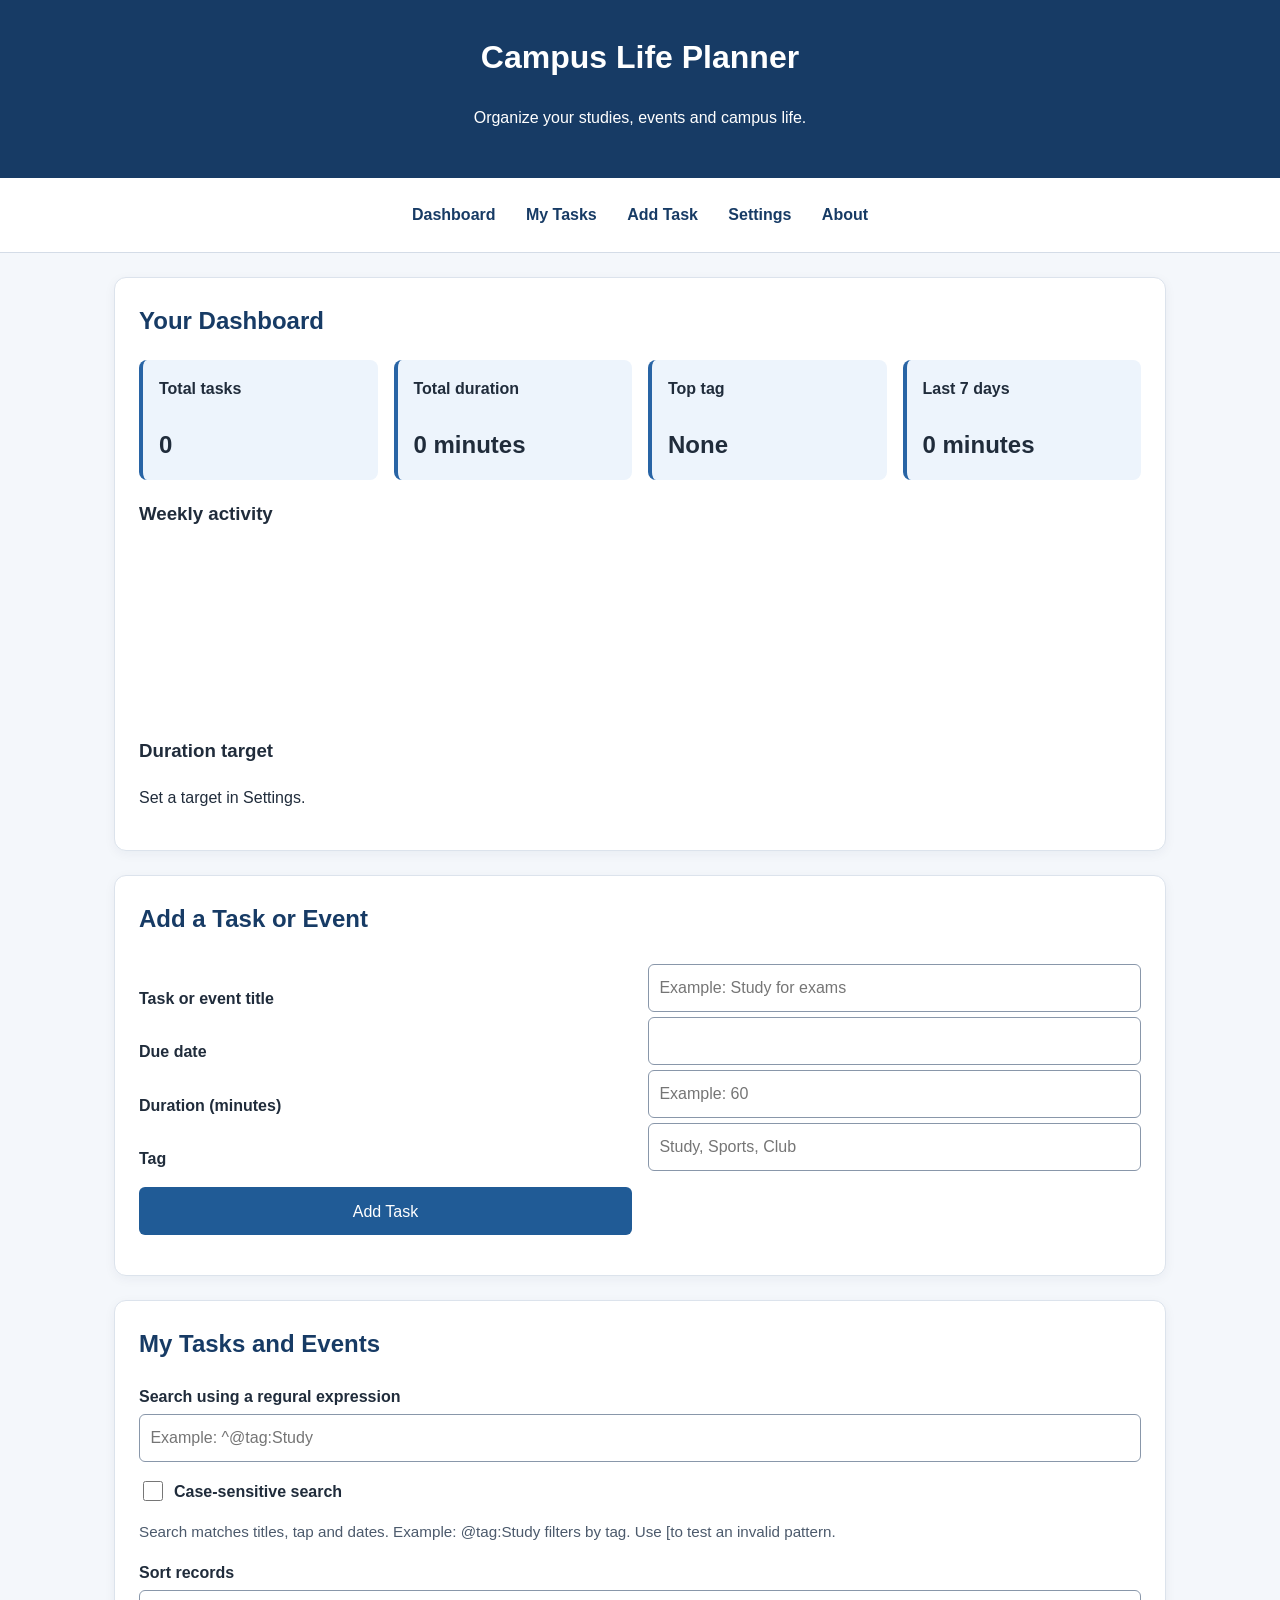
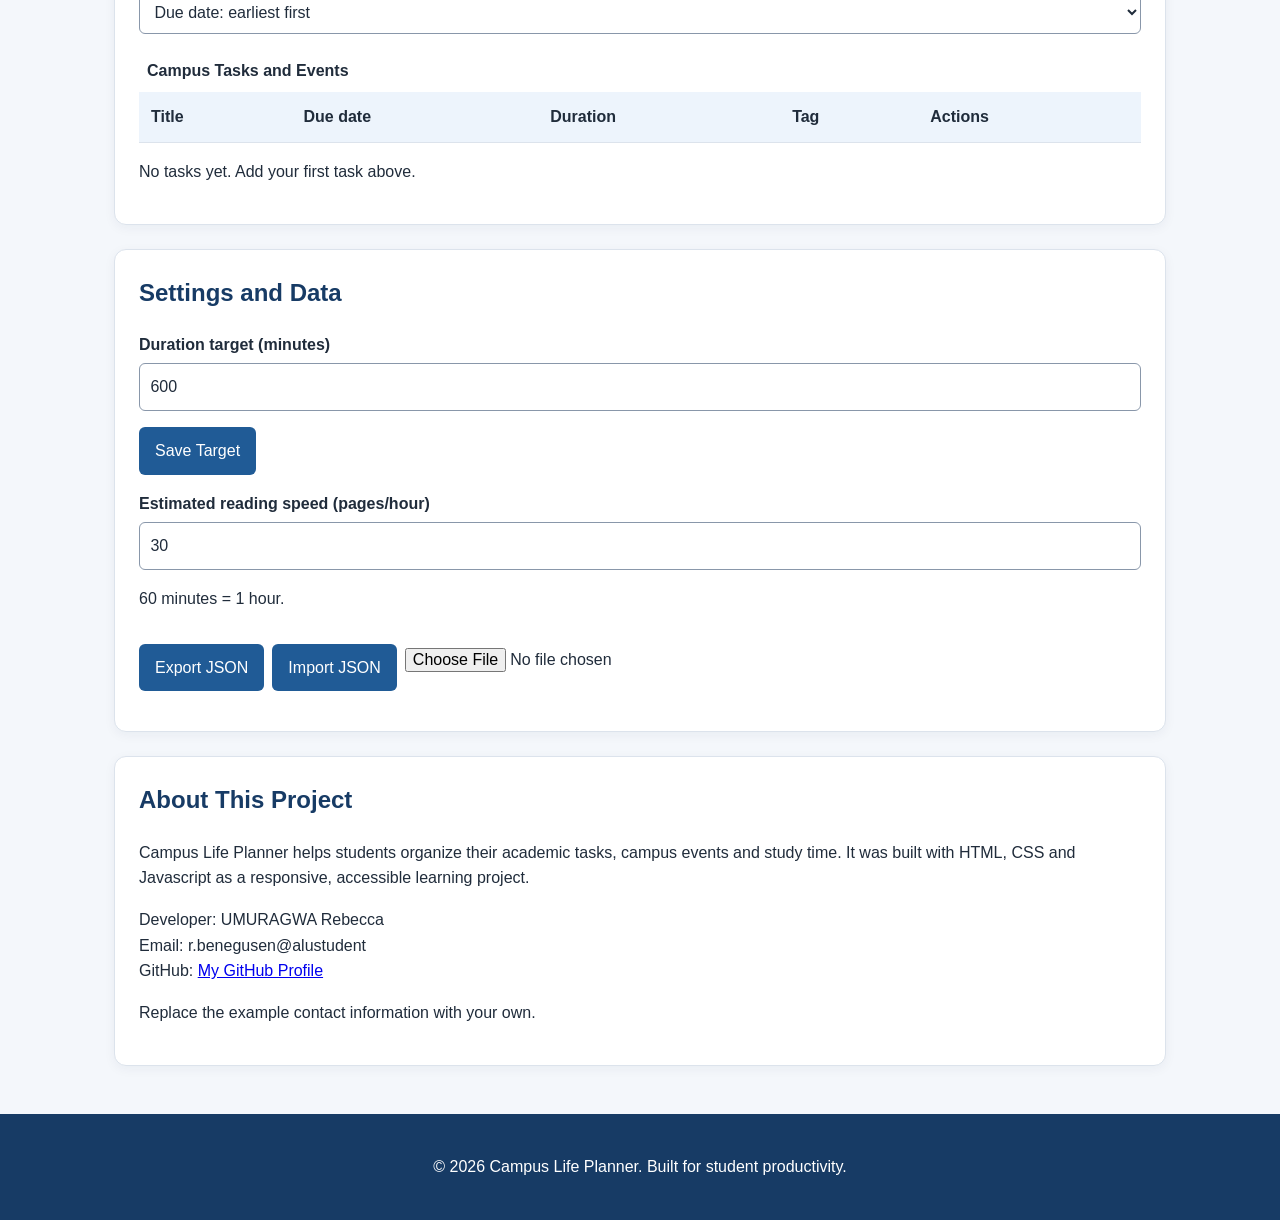
==== index.html @ a25365e5 "update index.html" ====
<!DOCTYPE html>
<html lang="en">

<head>
    <meta charset="UTF-8">
    <meta name="view point" content="width=device-width, initial-scale=1.0">
    <meta name="description" content="A simple planner for campus tasks and events.">
    <title>Campus Life Planner</title>
    <link rel="stylesheet" href="style.css">
    <script src="app.js" defer></script>
</head>

<body>
    <a class="skip-link" href="#main">Skin to main content</a>

    <header class="site-header">
        <h1>Campus Life Planner</h1>
        <p>Organize your studies, events and campus life.</p>
    </header>
    <nav aria-label="Main navigation">
        <a href="#dashboard">Dashboard</a>
        <a href="#records">My Tasks</a>
        <a href="#task-form">Add Task</a>
        <a href="#settings">Settings</a>
        <a href="#about">About</a>
    </nav>
    <main id="main">
        <section id="dashboard" aria-labelledby="dashboard-title">
            <h2 id="dashboard-title">Your Dashboard</h2>

            <div class="stats-grid">
                <article class="stat-card">
                    <h3>Total tasks</h3>
                    <p id="totalTasks">0</p>
                </article>
                <article class="stat-card">
                    <h3>Total duration</h3>
                    <p id="totalDuration">0 minutes</p>
                </article>
                <article class="stat-card">
                    <h3>Top tag</h3>
                    <p id="topTap">None</p>
                </article>
                <article class="stat-card">
                    <h3>Last 7 days</h3>
                    <p id="weeklyTotal">0 minutes</p>
                </article>
            </div>

            <h3>Weekly activity</h3>
            <div id="weeklyChart" class="chart" role="img" aria-label="Task duration for the last seven days"></div>

            <h3>Duration target</h3>
            <p id="targetMessage" role="status" aria-live="polite">
                Set a target in Settings.
            </p>
            <p id="overTargetMessage" role="alert" aria-live="assertive"></p>
        </section>

        <section id="task-form" aria-labelledby="form-title">
            <h2 id="form-title">Add a Task or Event</h2>

            <form id="recordForm">
                <input type="hidden" id="editId">
                <label for="title">Task or event title</label>
                <input id="title" name="title" type="text" maxlength="100" required
                    placeholder="Example: Study for exams">

                <label for="dueDate">Due date</label>
                <input id="dueDate" name="dueDate" type="required">

                <label for="duration">Duration (minutes)</label>
                <input id="duration" name="duration" type="number" min="1" max="100000" step="1" required
                    placeholder="Example: 60">

                <label for="tag">Tag</label>
                <input id="tag" name="tag" type="text" maxlength="40" required placeholder="Study, Sports, Club">

                <button type="submit" id="saveButton">Add Task</button>
                <button type="button" id="cancelEdit" hidden>Cancel Edit</button>
            </form>

            <p id="formMessage" role="status" aria-live="polite"></p>
        </section>

        <section id="records" aria-labelledby="records-title">
            <h2 id="records-title">My Tasks and Events</h2>

            <label for="search">Search using a regural expression</label>

            <input id="search" type="search" placeholder="Example: ^@tag:Study">

            <label class="check-label" for="caseSensitive">
                <input id="caseSensitive" type="checkbox">
                Case-sensitive search
            </label>
            <p class="help">
                Search matches titles, tap and dates.
                Example: @tag:Study filters by tag. Use [to test an invalid pattern.
            </p>
            <p id="searchMessage" role="status" aria-live="polite"></p>

            <div class="sort-controls">
                <label for="sortBy">Sort records</label>
                <select id="sortBy">
                    <option value="date-asc">Due date: earliest first</option>
                    <option value="date-desc">Due date: latest first</option>
                    <option value="title-asc">Title: A to Z</option>
                    <option value="title-desc">Title: Z to A</option>
                    <option value="duration-asc">Duration: shortest first</option>
                    <option value="duration-desc">Duration: longest first</option>
                </select>
            </div>

            <div class="table-wrapper">
                <table>
                    <caption>Campus Tasks and Events</caption>
                    <thead>
                        <tr>
                            <th scope="col">Title</th>
                            <th scope="col">Due date</th>
                            <th scope="col">Duration</th>
                            <th scope="col">Tag</th>
                            <th scope="col">Actions</th>
                        </tr>
                    </thead>
                    <tbody id="recordList"></tbody>
                </table>
            </div>
            <p id="emptyMessage">No tasks yet. Add your first task above.</p>
        </section>

        <section id="settings" aria-labelledby="settings-title">
            <h2 id="settings-title"> Settings and Data</h2>
            <label for="durationCap">Duration target (minutes)</label>
            <input id="durationCap" type="number" min="1" max="1000000" step="1" value="600">
            <button id="saveSettings" type="button">Save Target</button>

            <label for="readingSpeed">Estimated reading speed (pages/hour)</label>
            <input id="readingSpeed" type="number" min="1" max="1000" step="1" value="30">
            <p id="conversionResult">60 minutes = 1 hour.</p>

            <div class="button-group">
                <button id="exportButton" type="button">Export JSON</button>

                <label class="file-label" for="importFile">Import JSON</label>
                <input id="importFile" type="file" accept=".json, application/json">
            </div>
            <p id="settingsMessage" role="status" aria-live="polite"></p>
        </section>

        <section id="about" aria-labelledby="about-title">
            <h2 id="about-title">About This Project</h2>
            <p>
                Campus Life Planner helps students organize their academic tasks,
                campus events and study time. It was built with HTML, CSS and Javascript as a responsive, accessible
                learning project.
            </p>
            <p>
                Developer: UMURAGWA Rebecca <br>
                Email: r.benegusen@alustudent <br>
                GitHub: <a href="https://github.com/Rebecca-alu" target="_blank" rel="noopener noreferrer">My GitHub
                    Profile</a>
            </p>
            <p>Replace the example contact information with your own.</p>
        </section>
    </main>
    <footer>
        <p>&copy; 2026 Campus Life Planner. Built for student productivity.</p>
    </footer>
</body>

</html>
---- style.css ----
* {
    box-sizing: border-box;
}

html {
    scroll-behavior: smooth;
}

body {
    margin: 0;
    font-family: Arial, sans-serif;
    line-height: 1.6;
    color: #202c3b;
    background: #f4f7fb;
}

.site-header {
    padding: 2rem 1rem;
    text-align: center;
    background: #173b65;
    color: white;
}

.site-header h1 {
    margin-top: 0;
}

nav {
    display: flex;
    flex-wrap: wrap;
    justify-content: center;
    gap: 0.5rem;
    padding: 1rem;
    background: #ffffff;
    border-bottom: 1px solid #d4dce7;
}

nav a {
    padding: 0.5rem 0.7rem;
    color: #173b65;
    font-weight: bold;
    text-decoration: none;
}

nav a:hover {
    text-decoration: underline;
}

main {
    width: min(1100px, 100%);
    margin: auto;
    padding: 1rem;
}

section {
    margin-bottom: 1.5rem;
    padding: 1.25rem;
    background: white;
    border: 1px solid #dce3ec;
    border-radius: 12px;
    box-shadow: 0 3px 12px rgb(20 40 70 / 5%);
}

h2 {
    color: #173b65;
    margin-top: 0;
}

.stats-grid {
    display: grid;
    grid-template-columns: 1fr;
    gap: 1rem;
}

.stat-card {
    padding: 1rem;
    background: #edf4fc;
    border-left: 4px solid #2864a5;
    border-radius: 8px;
}

.stat-card h3 {
    margin: 0;
    font-size: 1rem;
}

.stat-card p {
    margin-bottom: 0;
    font-size: 1.5rem;
    font-weight: bold;
    overflow-wrap: anywhere;
}

label {
    display: block;
    margin-top: 1rem;
    font-weight: bold;
}

input,
select,
button,
.file-label {
    font: inherit;
}

input:not([type="checkbox"]):not([type="file"]),
select {
    width: 100%;
    min-height: 44px;
    margin-top: 0.3rem;
    padding: 0.65rem;
    border: 1px solid #8997aa;
    border-radius: 6px;
    background: white;
    color: #202c3b;
}

input[type="checkbox"] {
    width: 20px;
    height: 20px;
    vertical-align: middle;
}

.check-label {
    display: flex;
    align-items: center;
    gap: 0.5rem;
}

button,
.file-label {
    display: inline-block;
    margin-top: 1rem;
    padding: 0.7rem 1rem;
    border: 0;
    border-radius: 6px;
    background: #205b96;
    color: white;
    cursor: pointer;
    text-align: center;
}

button:hover,
.file-label:hover {
    background: #143d68;
}

button:disabled {
    opacity: 0.6;
    cursor: not-allowed;
}

:focus-visible {
    outline: 3px solid #e69b24;
    outline-offset: 3px;
}

.skip-link {
    position: absolute;
    top: -100px;
    left: 1rem;
    z-index: 10;
    padding: 0.75rem;
    background: white;
    color: #173b65;
}

.skip-link:focus {
    top: 1rem;
}

.help {
    color: #4c5a6c;
    font-size: 0.95rem;
}

.table-wrapper {
    width: 100%;
    overflow-x: auto;
}

table {
    width: 100%;
    margin-top: 1rem;
    border-collapse: collapse;
}

caption {
    padding: 0.5rem;
    text-align: left;
    font-weight: bold;
}

th,
td {
    padding: 0.75rem;
    border-bottom: 1px solid #dce3ec;
    text-align: left;
    vertical-align: top;
}

th {
    background: #edf4fc;
}

td button {
    margin: 0.2rem;
}

mark {
    background: #ffe08a;
    color: #202020;
    border-radius: 2px;
}

.chart {
    display: flex;
    align-items: end;
    gap: 0.5rem;
    min-height: 170px;
    padding: 1rem 0;
}

.chart-day {
    flex: 1;
    min-width: 0;
    text-align: center;
    font-size: 0.8rem;
}

.chart-bar {
    display: flex;
    align-items: end;
    justify-content: center;
    min-height: 4px;
    width: 100%;
    margin-bottom: 0.4rem;
    background: #dce9f8;
    border-radius: 5px 5px 0 0;
}

.chart-bar span {
    width: 100%;
    min-height: 4px;
    background: #2864a5;
    border-radius: 5px 5px 0 0;
    animation: grow 0.5s ease-out;
}

@keyframes grow {
    from {
        height: 0;
    }

    to {
        height: 100%;
    }
}

.button-group {
    display: flex;
    flex-wrap: wrap;
    align-items: center;
    gap: 0.5rem;
}

.file-label {
    margin-top: 1rem;
}

footer {
    padding: 1.5rem;
    background: #173b65;
    color: white;
    text-align: center;
}

[hidden] {
    display: none !important;
}

@media (min-width: 360px) {
    main {
        padding: 1rem;
    }
}

@media (min-width: 768px) {
    main {
        padding: 1.5rem;
    }

    .stats-grid {
        grid-template-columns: repeat(2, 1fr);
    }

    section {
        padding: 1.5rem;
    }
}

@media (min-width: 1024px) {
    .stats-grid {
        grid-template-columns: repeat(4, 1fr);
    }

    #recordForm {
        display: grid;
        grid-template-columns: 1fr 1fr;
        column-gap: 1rem;
    }

    #recordForm label {
        align-self: end;
    }

    #recordForm input,
    #recordForm button {
        min-width: 0;
    }
}

@media (prefers-reduced-motion: reduce) {

    *,
    *::before,
    *::after {
        scroll-behavior: auto !important;
        animation-duration: 0.01ms !important;
        animation-iteration-count: 1 !important;
        transition-duration: 0.01ms !important;
    }
}
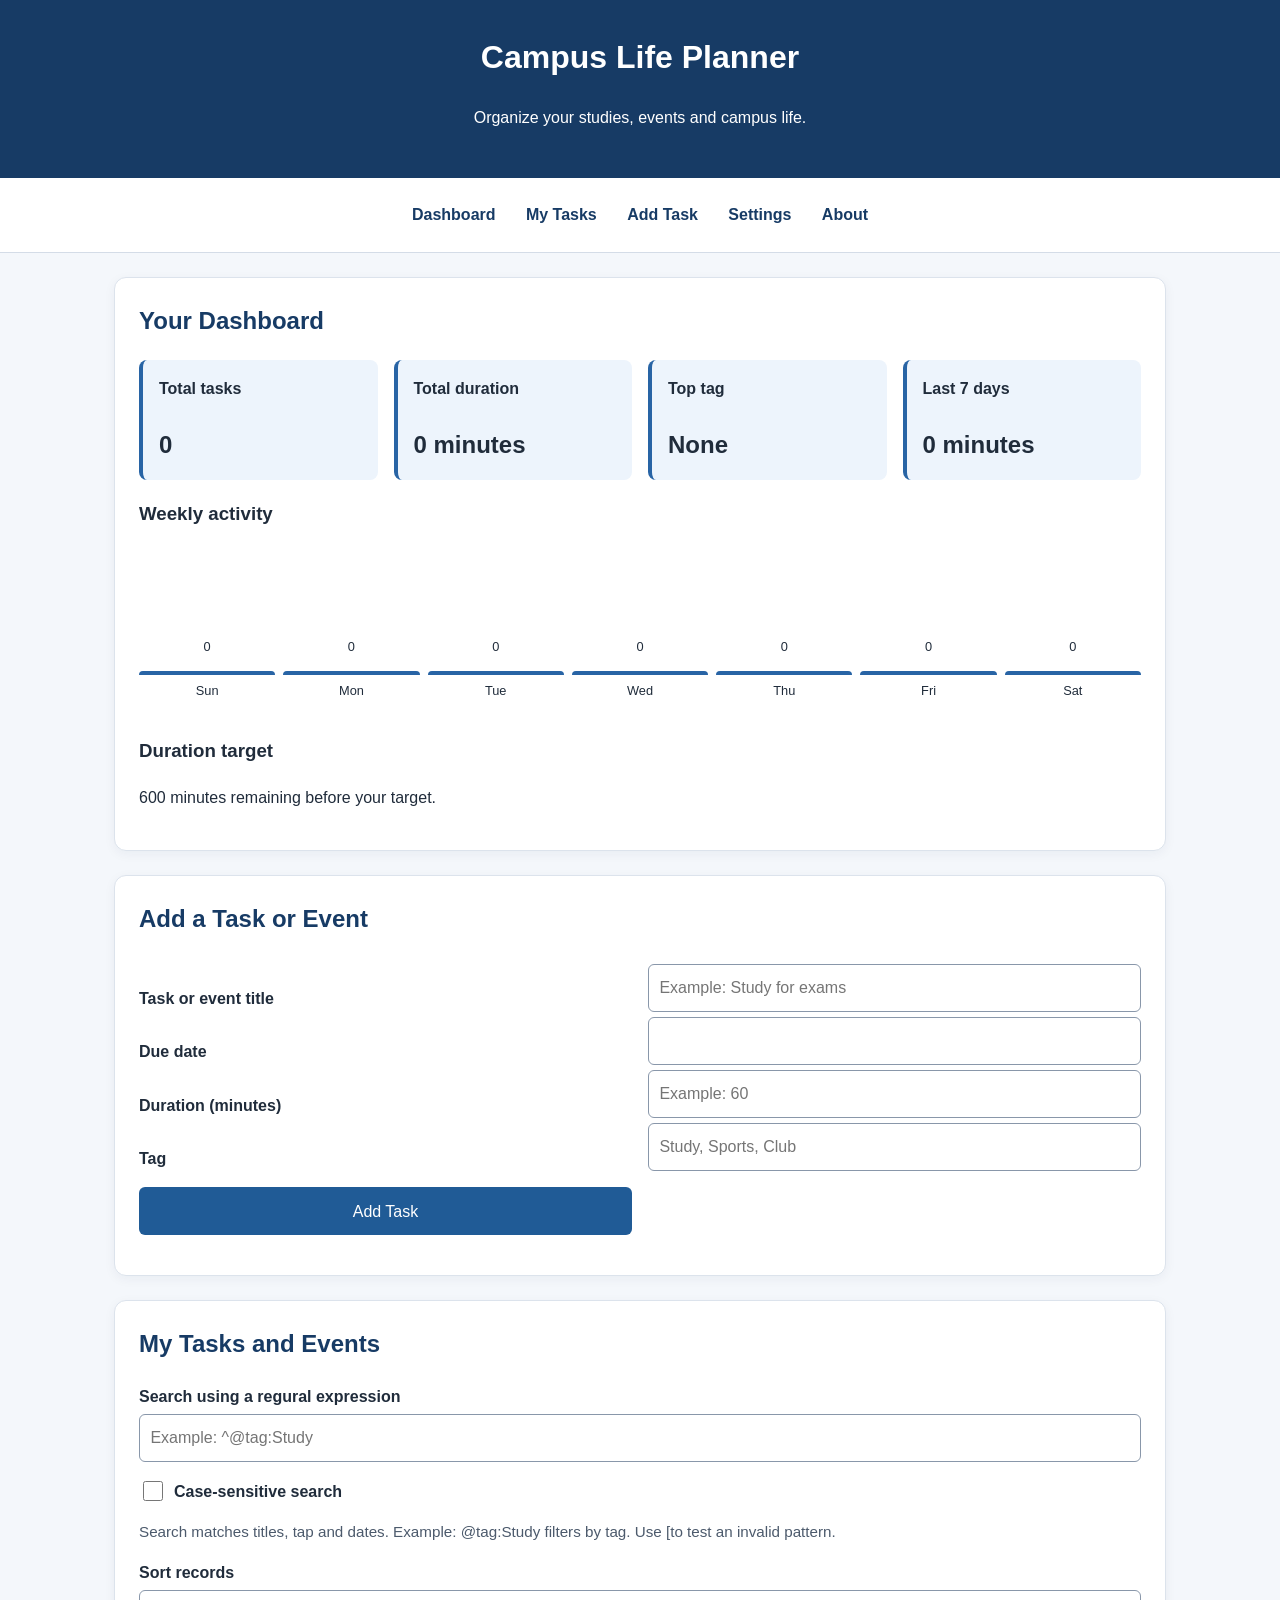
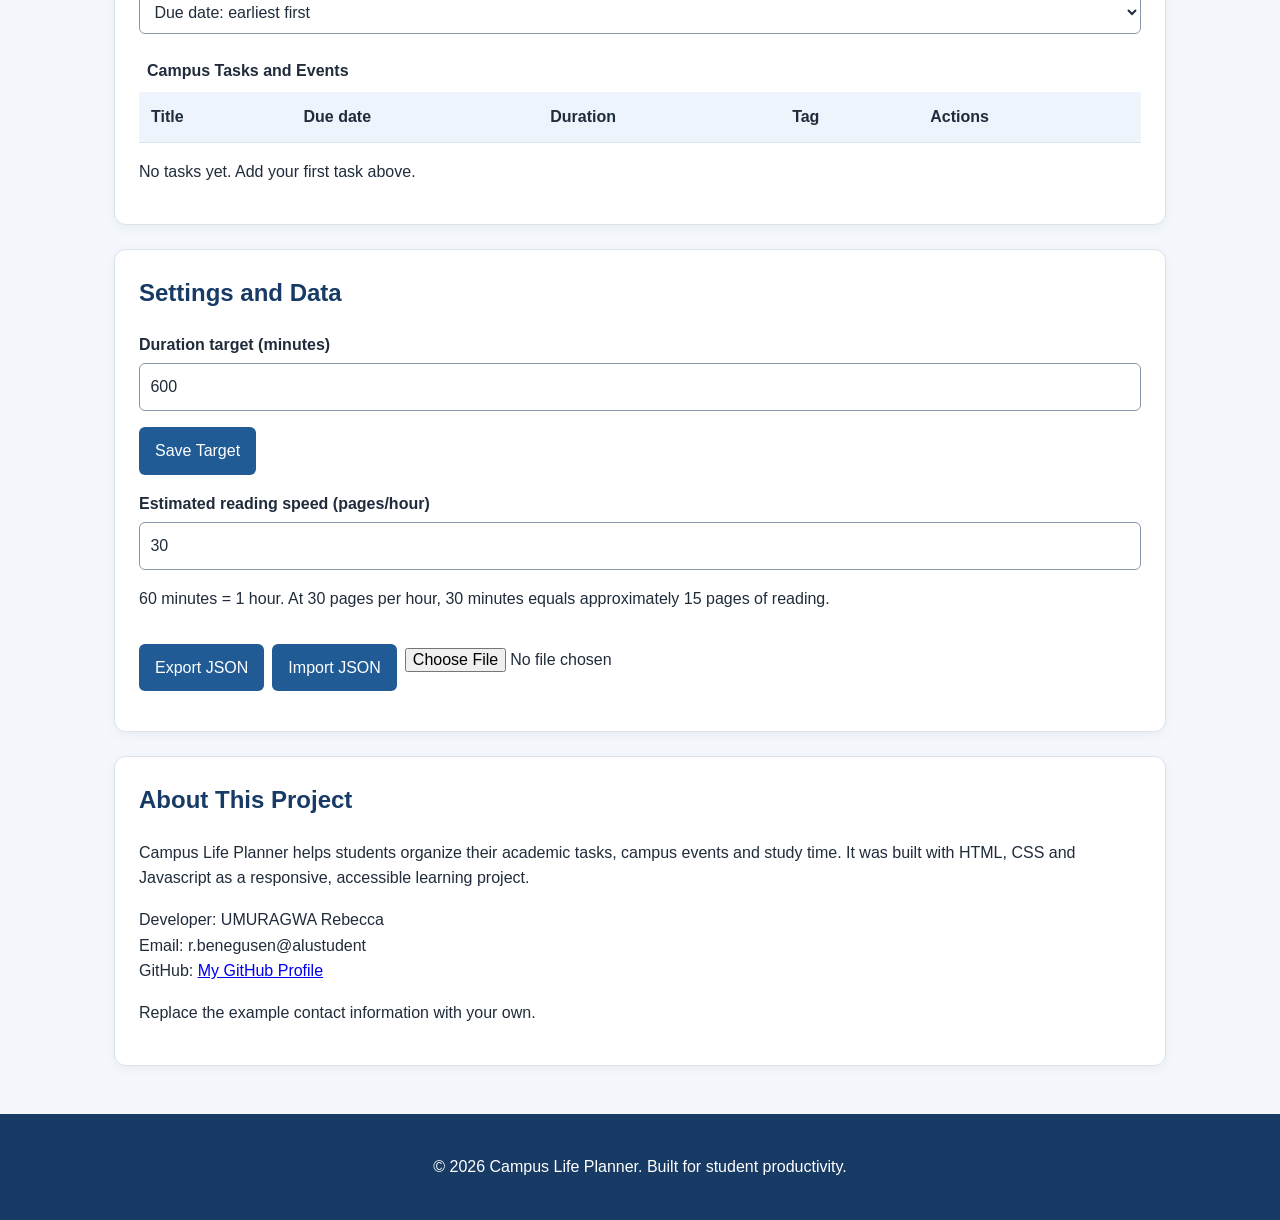
==== commit b7481f88: "updated files" ====
--- a/index.html
+++ b/index.html
@@ -39,7 +39,7 @@
                 </article>
                 <article class="stat-card">
                     <h3>Top tag</h3>
-                    <p id="topTap">None</p>
+                    <p id="topTag">None</p>
                 </article>
                 <article class="stat-card">
                     <h3>Last 7 days</h3>
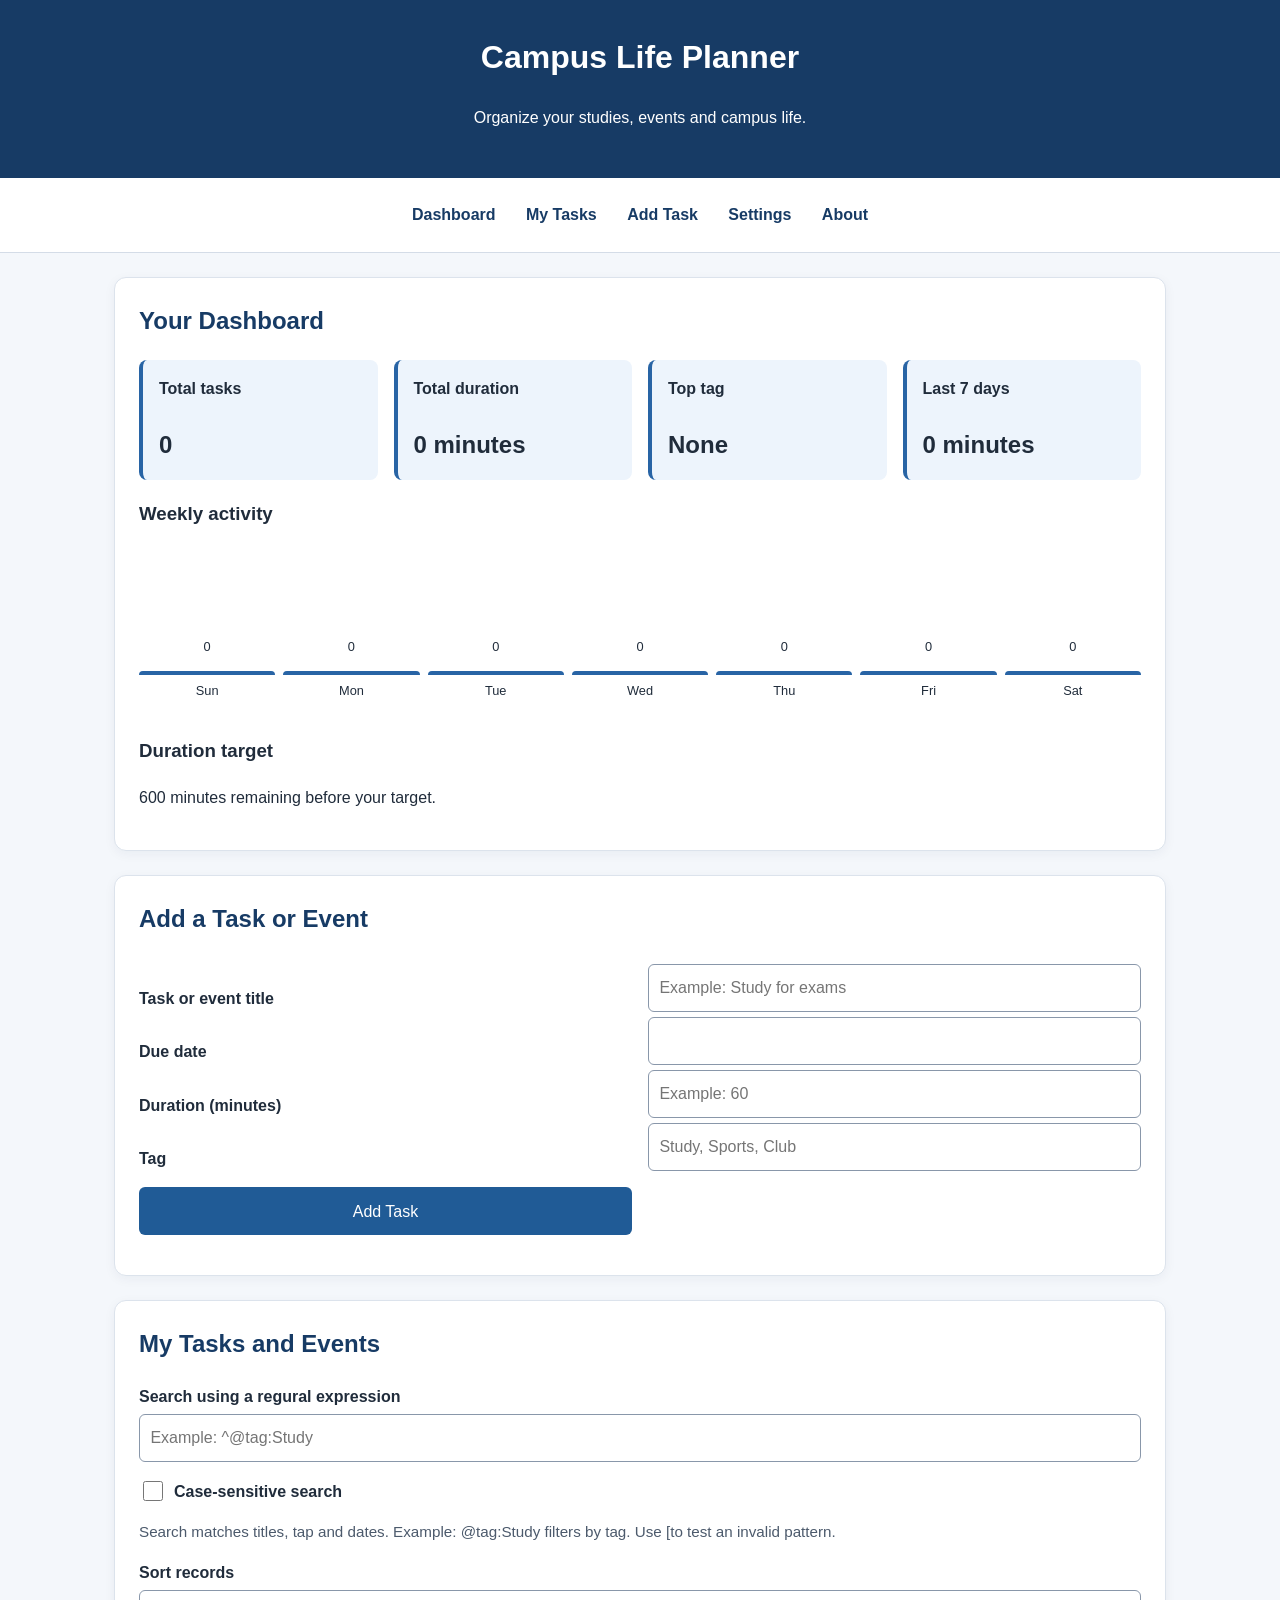
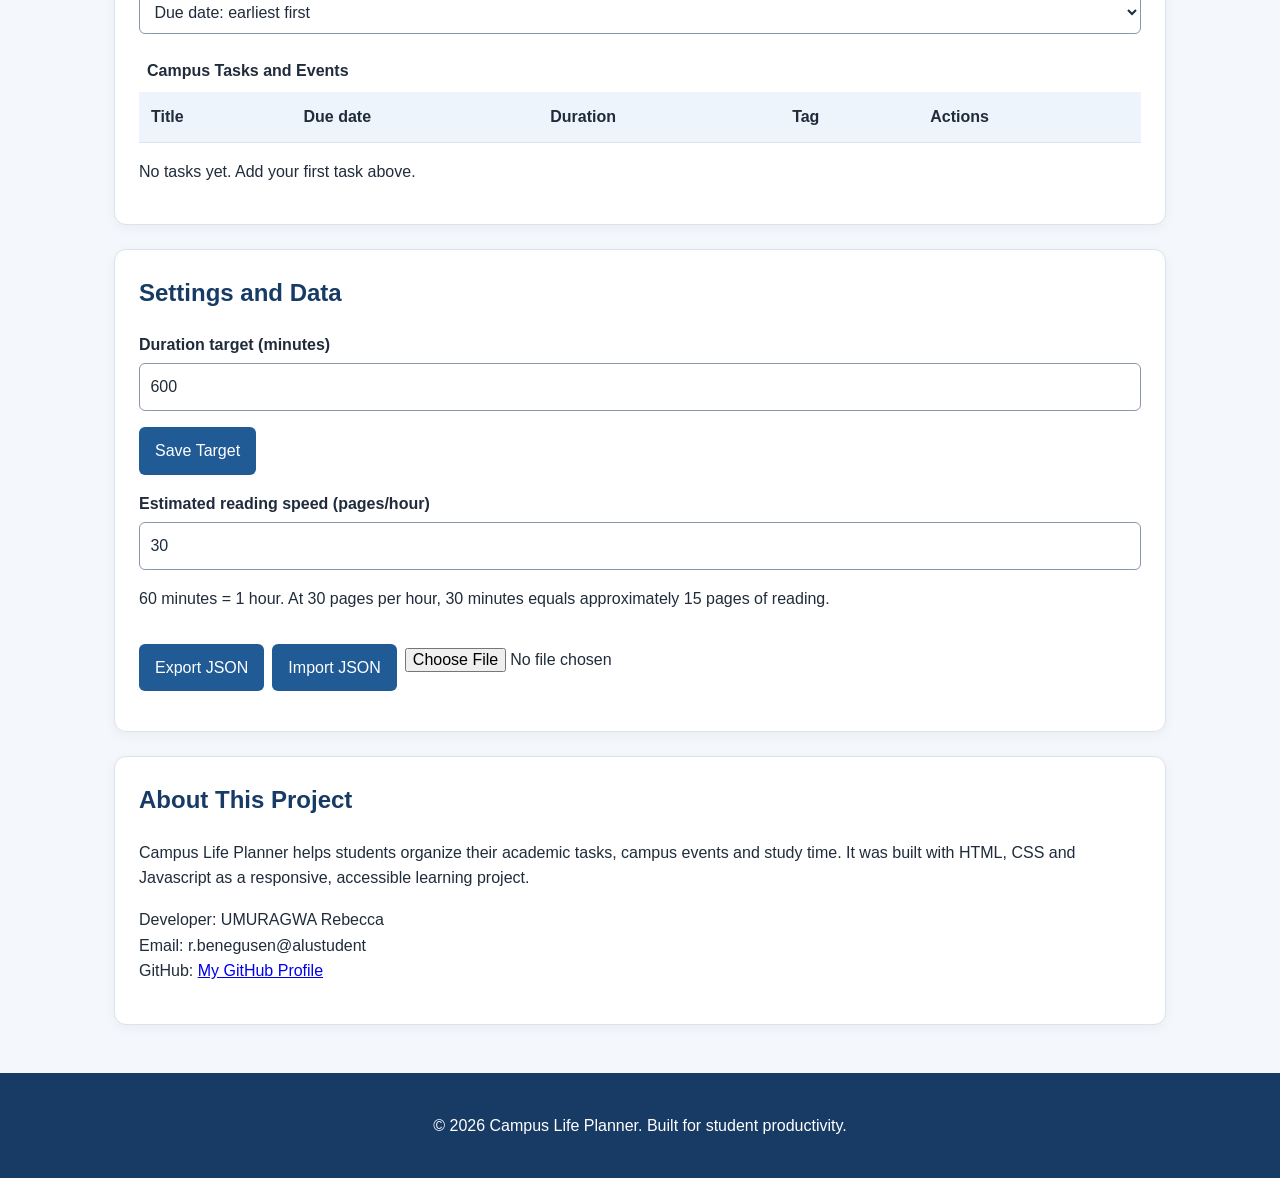
==== commit bad3071f: "updated files" ====
--- a/index.html
+++ b/index.html
@@ -162,7 +162,6 @@
                 GitHub: <a href="https://github.com/Rebecca-alu" target="_blank" rel="noopener noreferrer">My GitHub
                     Profile</a>
             </p>
-            <p>Replace the example contact information with your own.</p>
         </section>
     </main>
     <footer>
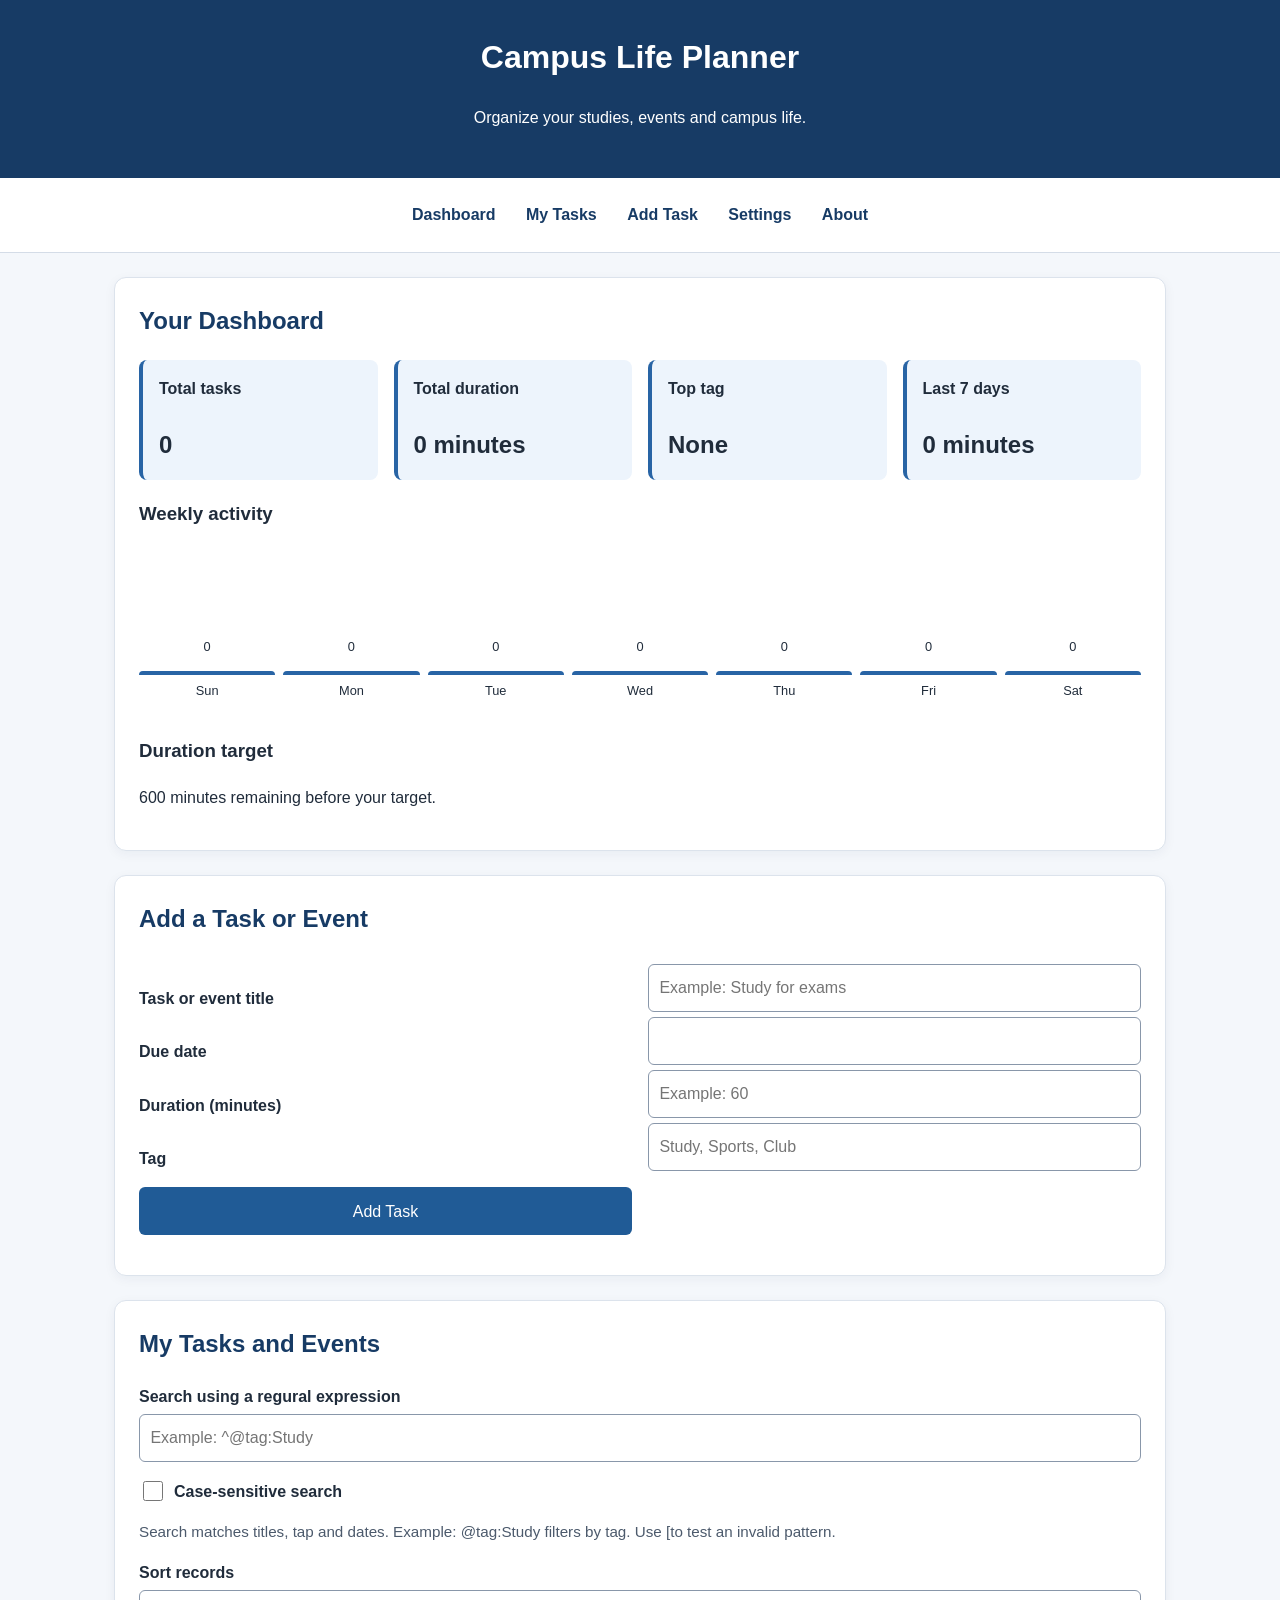
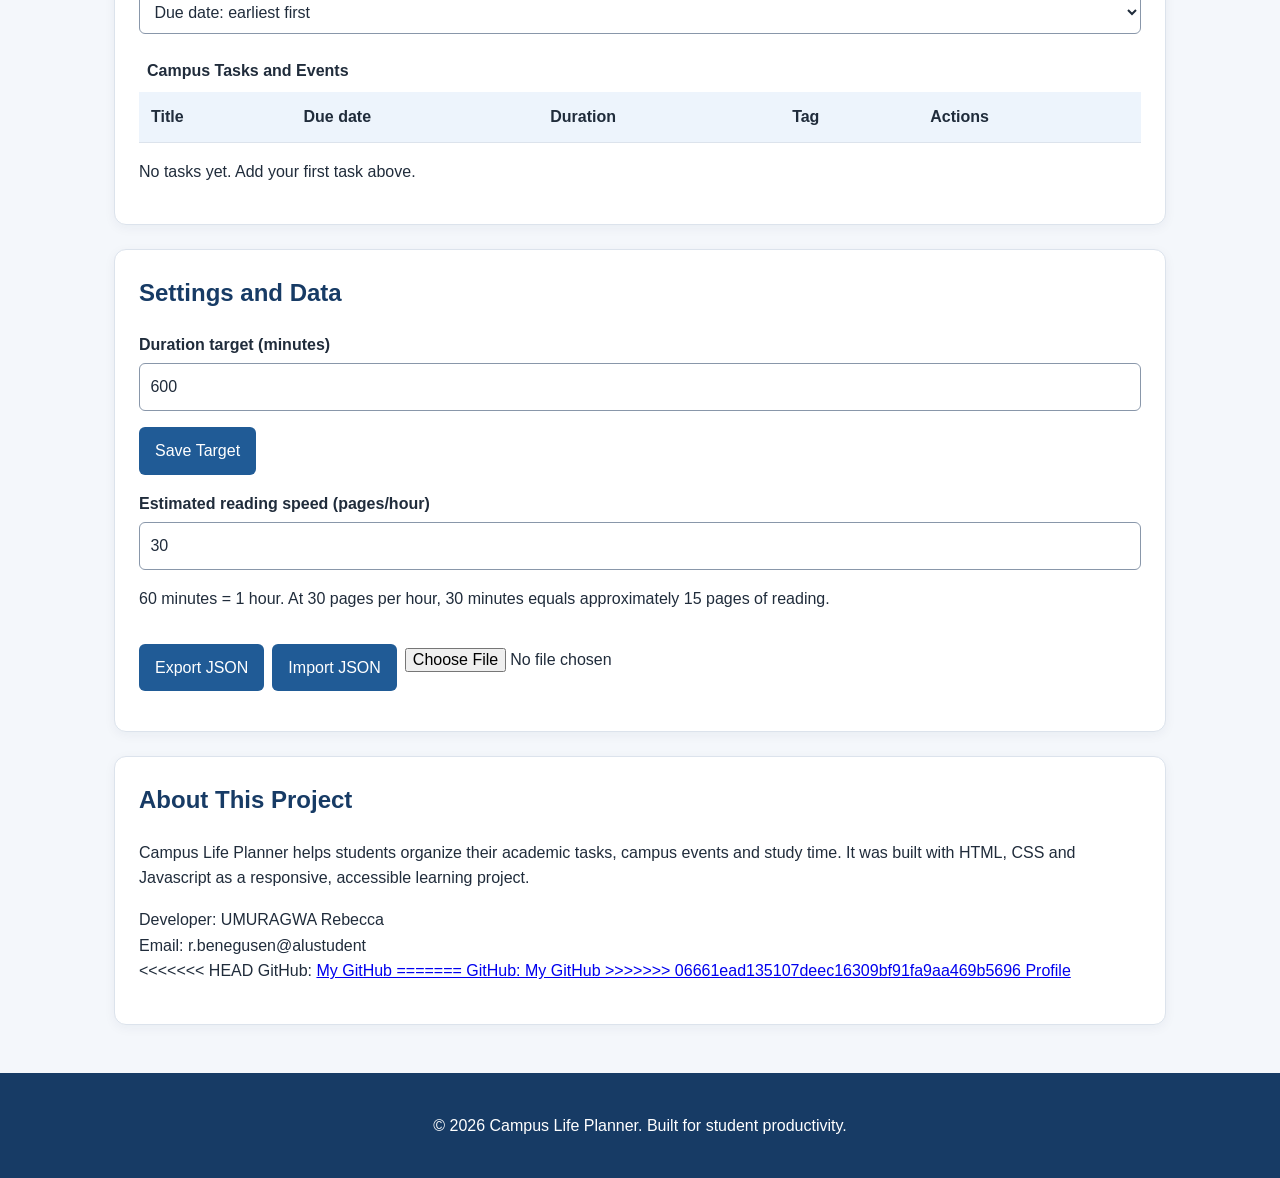
==== commit 208c281e: "updated file" ====
--- a/index.html
+++ b/index.html
@@ -159,7 +159,12 @@
             <p>
                 Developer: UMURAGWA Rebecca <br>
                 Email: r.benegusen@alustudent <br>
-                GitHub: <a href="https://github.com/Rebecca-alu" target="_blank" rel="noopener noreferrer">My GitHub
+<<<<<<< HEAD
+                GitHub: <a href="https://github.com/Rebecca-alu/campus-life-planner" target="_blank"
+                    rel="noopener noreferrer">My GitHub
+=======
+                GitHub: <a href="https://github.com/Rebecca-alu/campus-life-planner" target="_blank" rel="noopener noreferrer">My GitHub
+>>>>>>> 06661ead135107deec16309bf91fa9aa469b5696
                     Profile</a>
             </p>
         </section>
@@ -169,4 +174,4 @@
     </footer>
 </body>
 
-</html>+</html>
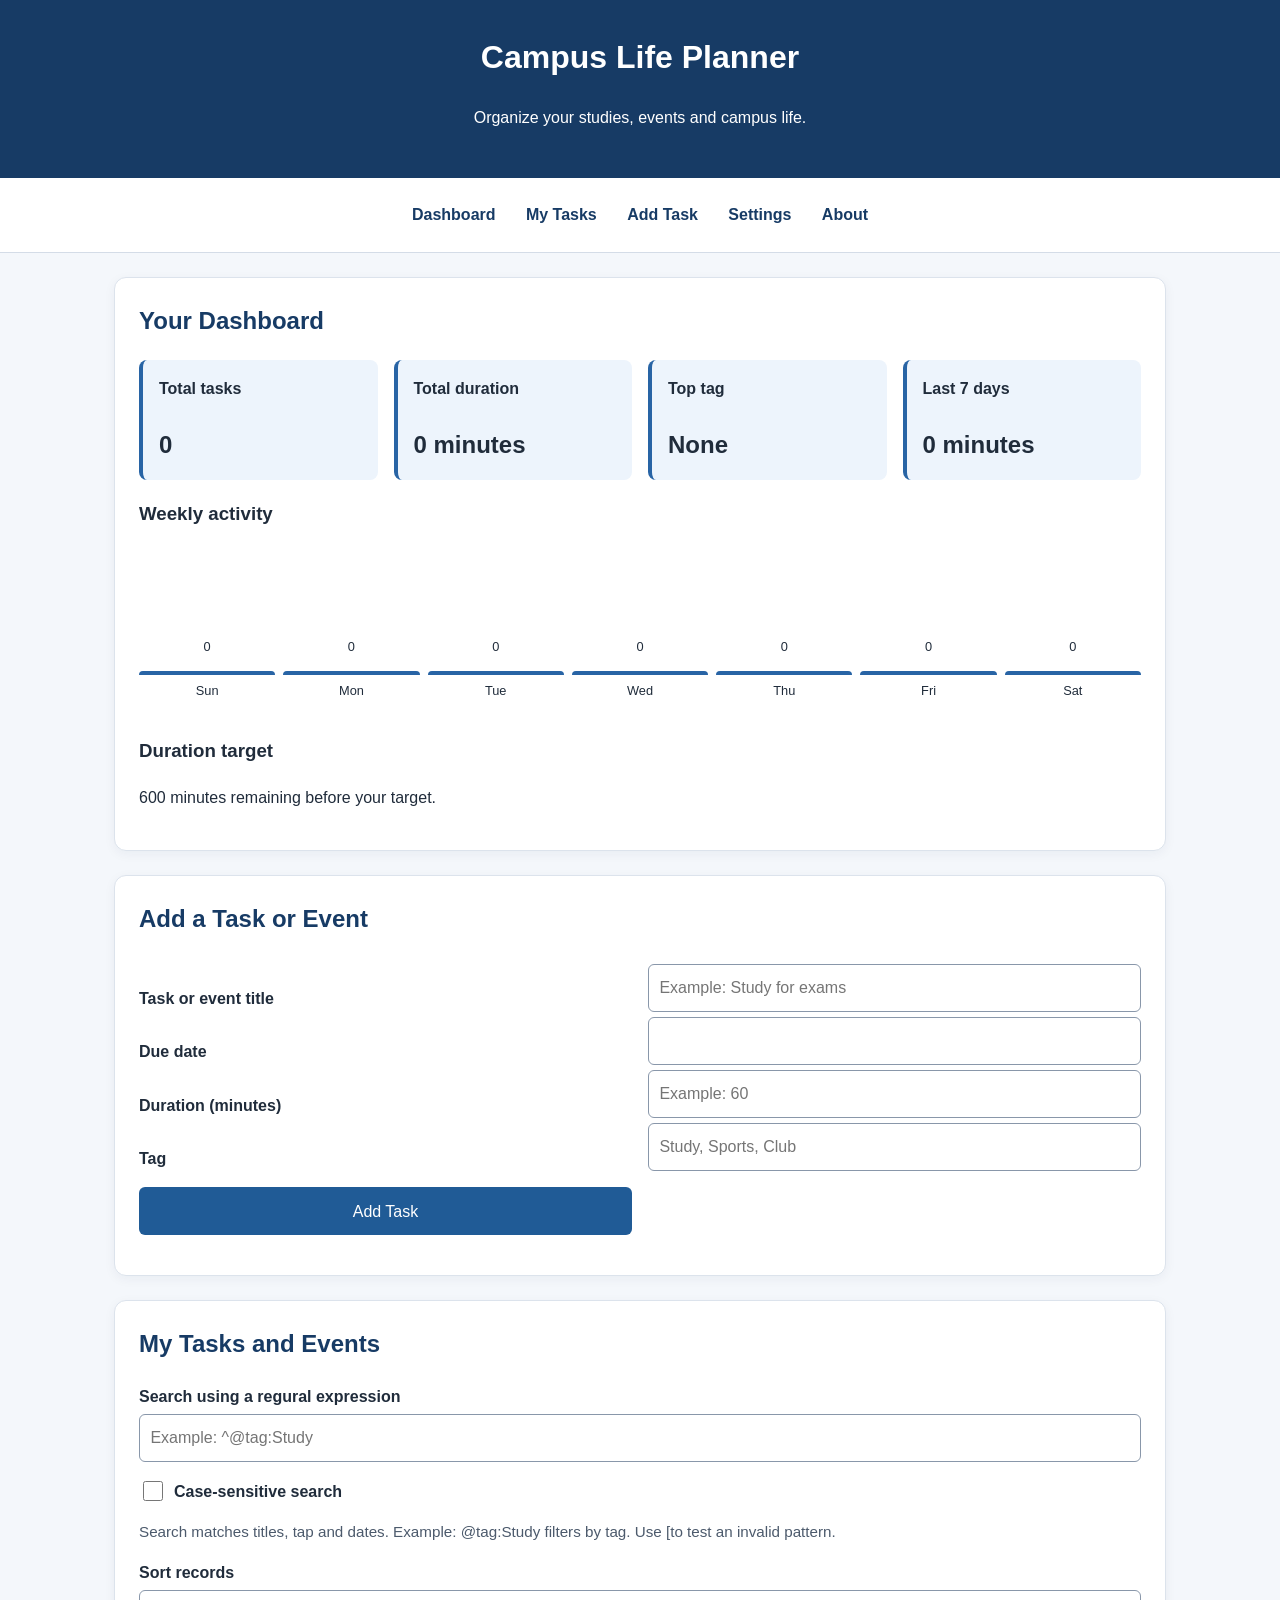
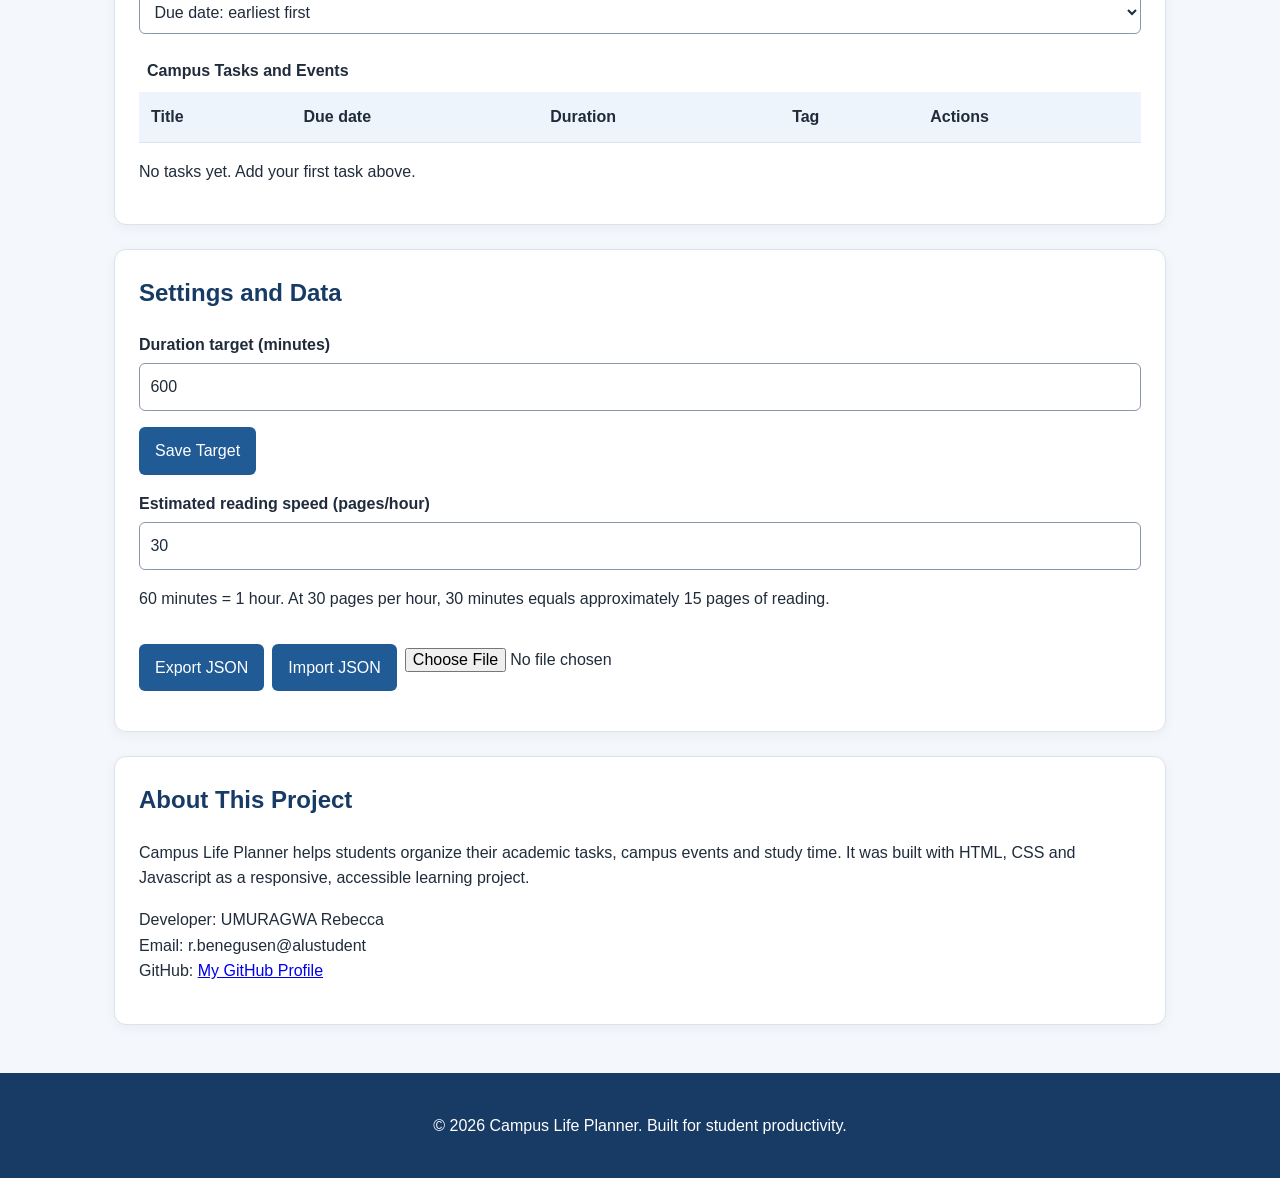
==== commit 89935b4a: "updated file" ====
--- a/index.html
+++ b/index.html
@@ -159,12 +159,8 @@
             <p>
                 Developer: UMURAGWA Rebecca <br>
                 Email: r.benegusen@alustudent <br>
-<<<<<<< HEAD
                 GitHub: <a href="https://github.com/Rebecca-alu/campus-life-planner" target="_blank"
                     rel="noopener noreferrer">My GitHub
-=======
-                GitHub: <a href="https://github.com/Rebecca-alu/campus-life-planner" target="_blank" rel="noopener noreferrer">My GitHub
->>>>>>> 06661ead135107deec16309bf91fa9aa469b5696
                     Profile</a>
             </p>
         </section>
@@ -174,4 +170,4 @@
     </footer>
 </body>
 
-</html>
+</html>
